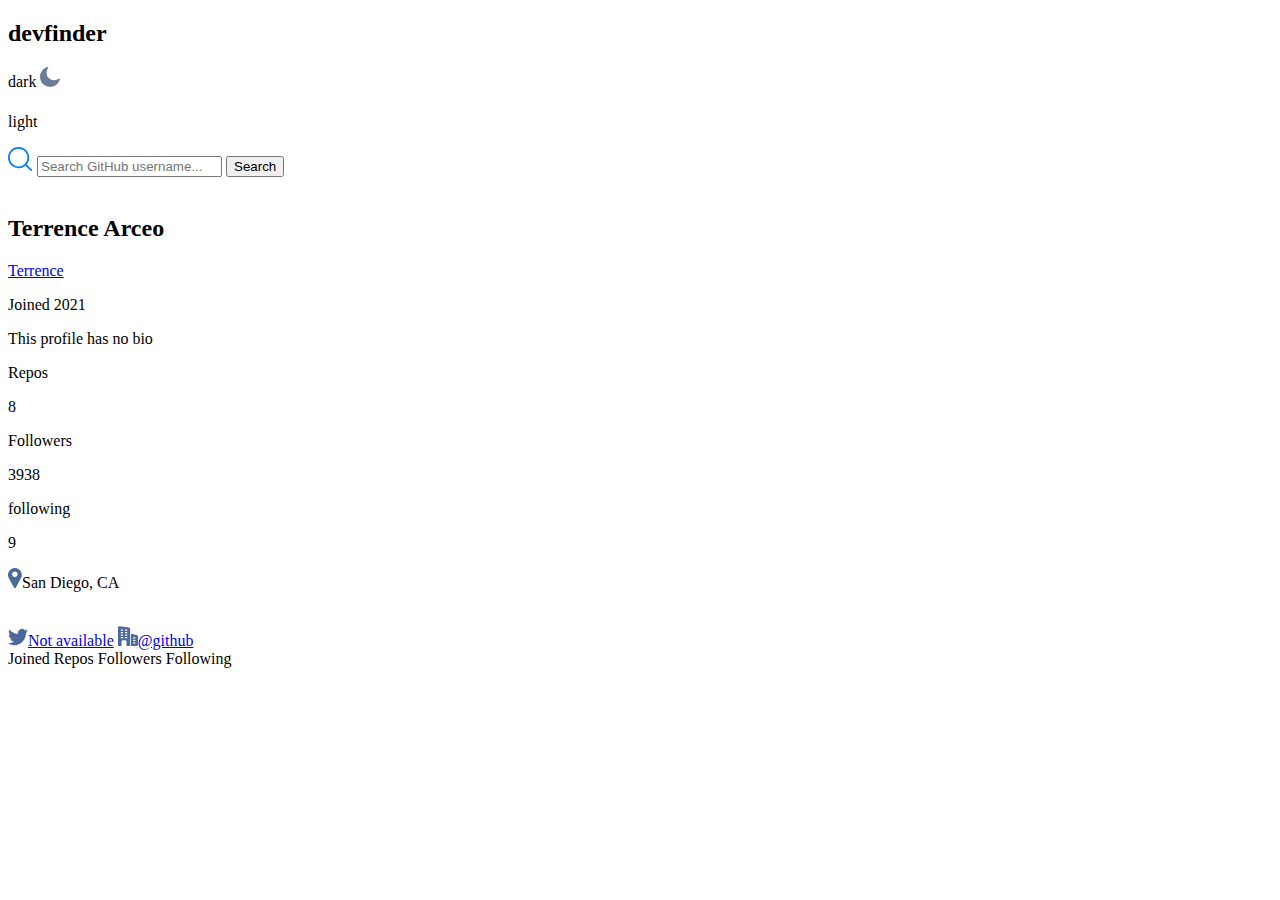
==== starter-code/index.html @ e2f4f495 "Added index.css, index.js files, and completed markup" ====
<!DOCTYPE html>
<html lang="en">
<head>
  <meta charset="UTF-8">
  <meta name="viewport" content="width=device-width, initial-scale=1.0">

  <link rel="icon" type="image/png" sizes="32x32" href="./assets/favicon-32x32.png">
  <link rel="stylesheet" href="index.css">
  <title>Frontend Mentor | GitHub user search app</title>
</head>
<body>
  <div id="github-info">
      
  </div>
  <div class="container">
    <h2>devfinder</h2>
    <div class="light-dark">
      <p class="moon">dark <img src="assets/icon-moon.svg" alt="moon"></p>
      <p class="light">light <img src="assets/icon-sun.svg" alt="sun"></p>
    </div>

    <form>
      <img src="assets/icon-search.svg" alt="magnifying glass">
      <input type="text" placeholder="Search GitHub username...">
      <button type="submit" class="btn">Search</button>
    </form>

    <div class="main-content">

      <img src="#" alt="">

      <div class="main-info">
        <div class="name-data">
          <h2>Terrence Arceo</h2>
          <a href="#">Terrence</a>
          <p>Joined <span class="date">2021</span></p>
        </div>

        <p class="bio">This profile has no bio</p>

        <div class="repos-follows">
          <div class="repos">
            <p>Repos</p>
            <p class="repo-num">8</p>
          </div>

          <div class="followers">
            <p>Followers</p>
            <p class="follower-num">3938</p>
          </div>

          <div class="following">
            <p>following</p>
            <p class="following-num">9</p>
          </div>
        </div>

        <div class="links">
          <div class="location-blog">
            <p class="location"><img src="assets/icon-location.svg" alt="pin">San Diego, CA</p>
            <a href="#"><img class=""></a>
          </div>
          <div class="twitter-company">
            <a href="#"><img src="assets/icon-twitter.svg" alt="twitter">Not available</a>
            <a href="#"><img src="assets/icon-company.svg" alt="building icon">@github</a>
          </div>
        </div>

      </div>

    </div>
  </div>

  Joined

  Repos
  Followers
  Following
  <script src="index.js"></script>
</body>
</html>
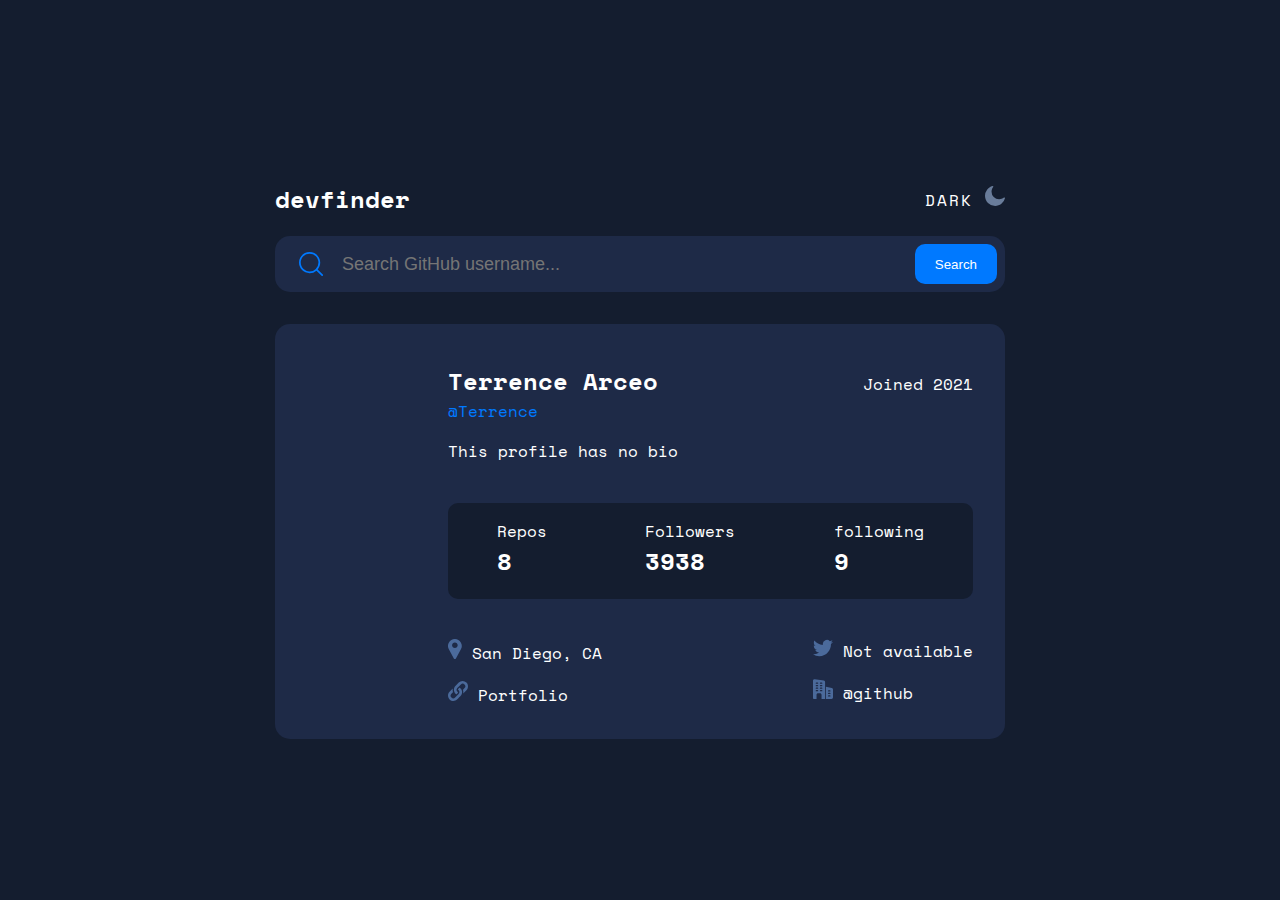
==== commit 2773f44b: "finished desktop layout for dark theme" ====
--- a/starter-code/index.html
+++ b/starter-code/index.html
@@ -3,20 +3,19 @@
 <head>
   <meta charset="UTF-8">
   <meta name="viewport" content="width=device-width, initial-scale=1.0">
-
   <link rel="icon" type="image/png" sizes="32x32" href="./assets/favicon-32x32.png">
   <link rel="stylesheet" href="index.css">
+  <link href="https://fonts.googleapis.com/css2?family=Space+Mono:wght@400;700&display=swap" rel="stylesheet">
   <title>Frontend Mentor | GitHub user search app</title>
 </head>
 <body>
-  <div id="github-info">
-      
-  </div>
   <div class="container">
-    <h2>devfinder</h2>
-    <div class="light-dark">
-      <p class="moon">dark <img src="assets/icon-moon.svg" alt="moon"></p>
-      <p class="light">light <img src="assets/icon-sun.svg" alt="sun"></p>
+    <div class="dev-title">
+      <h2 class="title">devfinder</h2>
+      <div class="light-dark">
+        <p class="moon">dark <img src="assets/icon-moon.svg" alt="moon"></p>
+        <p class="light" style="display: none;">light <img src="assets/icon-sun.svg" alt="sun"></p>
+      </div>
     </div>
 
     <form>
@@ -27,55 +26,53 @@
 
     <div class="main-content">
 
-      <img src="#" alt="">
+      <div id="avatar" class="avatar">
 
-      <div class="main-info">
-        <div class="name-data">
-          <h2>Terrence Arceo</h2>
-          <a href="#">Terrence</a>
-          <p>Joined <span class="date">2021</span></p>
+      </div>
+
+        
+      <div class="name-link">
+        <div class="name-membership">
+          <div class="name-group">
+            <h2 class="name">Terrence Arceo</h2>
+            <a href="#" class="name-tag">@Terrence</a>
+          </div>  
+          <p class="joined-date">Joined <span class="date">2021</span></p>
         </div>
-
         <p class="bio">This profile has no bio</p>
+      </div>
+        
 
         <div class="repos-follows">
           <div class="repos">
             <p>Repos</p>
-            <p class="repo-num">8</p>
+            <h2 class="repo-num">8</h2>
           </div>
 
           <div class="followers">
             <p>Followers</p>
-            <p class="follower-num">3938</p>
+            <h2 class="follower-num">3938</h2>
           </div>
 
           <div class="following">
             <p>following</p>
-            <p class="following-num">9</p>
+            <h2 class="following-num">9</h2>
           </div>
         </div>
 
         <div class="links">
           <div class="location-blog">
-            <p class="location"><img src="assets/icon-location.svg" alt="pin">San Diego, CA</p>
-            <a href="#"><img class=""></a>
+            <p class="location"><img src="assets/icon-location.svg" alt="pin" class="links-img">San Diego, CA</p>
+            <p class="personal-website"><a href="#"><img src="assets/icon-website.svg" alt="link icon" class="links-img">Portfolio</a></p>
           </div>
           <div class="twitter-company">
-            <a href="#"><img src="assets/icon-twitter.svg" alt="twitter">Not available</a>
-            <a href="#"><img src="assets/icon-company.svg" alt="building icon">@github</a>
+            <p class="twitter"><a href="#"><img src="assets/icon-twitter.svg" alt="twitter" class="links-img">Not available</a></p>
+            <p class="company"><a href="#"><img src="assets/icon-company.svg" alt="building icon" class="links-img">@github</a></p>
           </div>
         </div>
 
-      </div>
-
     </div>
   </div>
-
-  Joined
-
-  Repos
-  Followers
-  Following
   <script src="index.js"></script>
 </body>
 </html>--- a/starter-code/index.css
+++ b/starter-code/index.css
@@ -0,0 +1,167 @@
+*,
+*::before,
+*::after {
+    box-sizing: border-box;
+}
+
+html {
+    font-family: 'Space Mono', monospace;
+}
+
+body {
+    margin: 0;
+    padding: 0;
+    background-color: #141d2f;
+    color: #fff;
+    height: 100vh;
+    display: flex;
+}
+
+.container {
+    max-width: 730px;
+    margin: auto;
+}
+
+.light-dark {
+    text-transform: uppercase;
+    letter-spacing: 2px;
+}
+
+img {
+    max-width: 100%;
+}
+
+/*  layout  */
+
+.dev-title {
+    display: flex;
+    justify-content: space-between;
+    align-items: center;
+}
+
+.name {
+    margin-bottom: 0;
+    margin-top: 0;
+}
+
+.name-tag {
+    color: #0079ff;
+    text-decoration: none;
+}
+
+form {
+    font-family: 'Space Mono', monospace;
+    background: #1e2a47;
+    display: flex;
+    justify-content: space-between;
+    padding: .5em;
+    border-radius: 15px;
+    color: #fff;
+}
+
+form img {
+    padding: .5em 1em;
+}
+
+input {
+   width: 100%;
+   background: #1e2a47;
+   border: 0;
+   color: #fff;
+   font-size: 18px;
+}
+
+.btn {
+    background: #0079ff;
+    color: #fff;
+    border: 0;
+    padding: .5em 1.5em;
+    border-radius: 10px;
+}
+
+/*  main content  */
+
+.main-content {
+    background: #1e2a47;
+    margin-top: 2em;
+    padding: 2em;
+    border-radius: 15px;
+    display: grid;
+    grid-template-columns: 1fr minmax(150px, 260px) minmax(150px, 260px);
+    grid-template-rows: 1fr auto auto;
+    grid-template-areas: 
+        "image name name"
+        ". info info"
+        ". link link";
+    grid-gap: 1.5em;
+}
+
+.avatar {
+    width: 117px;
+    grid-area: image;
+    padding-right: em;
+}
+
+.avatar img {
+    border-radius: 50%;
+}
+
+.name-link { 
+    grid-area: name;
+    /* background-color: green; */
+}
+
+.name-membership {
+    display: flex;
+    justify-content: space-between;
+    align-items: baseline;
+}
+
+.joined-date { 
+    grid-area: name; 
+}
+
+.repos-follows {
+    grid-area: info;
+    display: flex;
+    justify-content: space-around;
+    background-color: #141d2f;
+    border-radius: 10px;
+}
+
+.repos-follows p {
+    margin-bottom: 0;
+}
+
+.repos-follows h2 {
+    margin-top: 0;
+}
+
+.links {
+    grid-area: link;
+    display: flex;
+    justify-content: space-between;
+}
+
+.links p {
+    margin-bottom: 0;
+}
+
+.links a {
+    color: #fff;
+    text-decoration: none;
+}
+.links-img {
+    margin-right: 10px;
+    color: #fff;
+}
+
+.location-blog,
+.twitter-company {
+    display: flex;
+    flex-direction: column;
+}
+
+.twitter-company a {
+    margin-top: 10px;
+}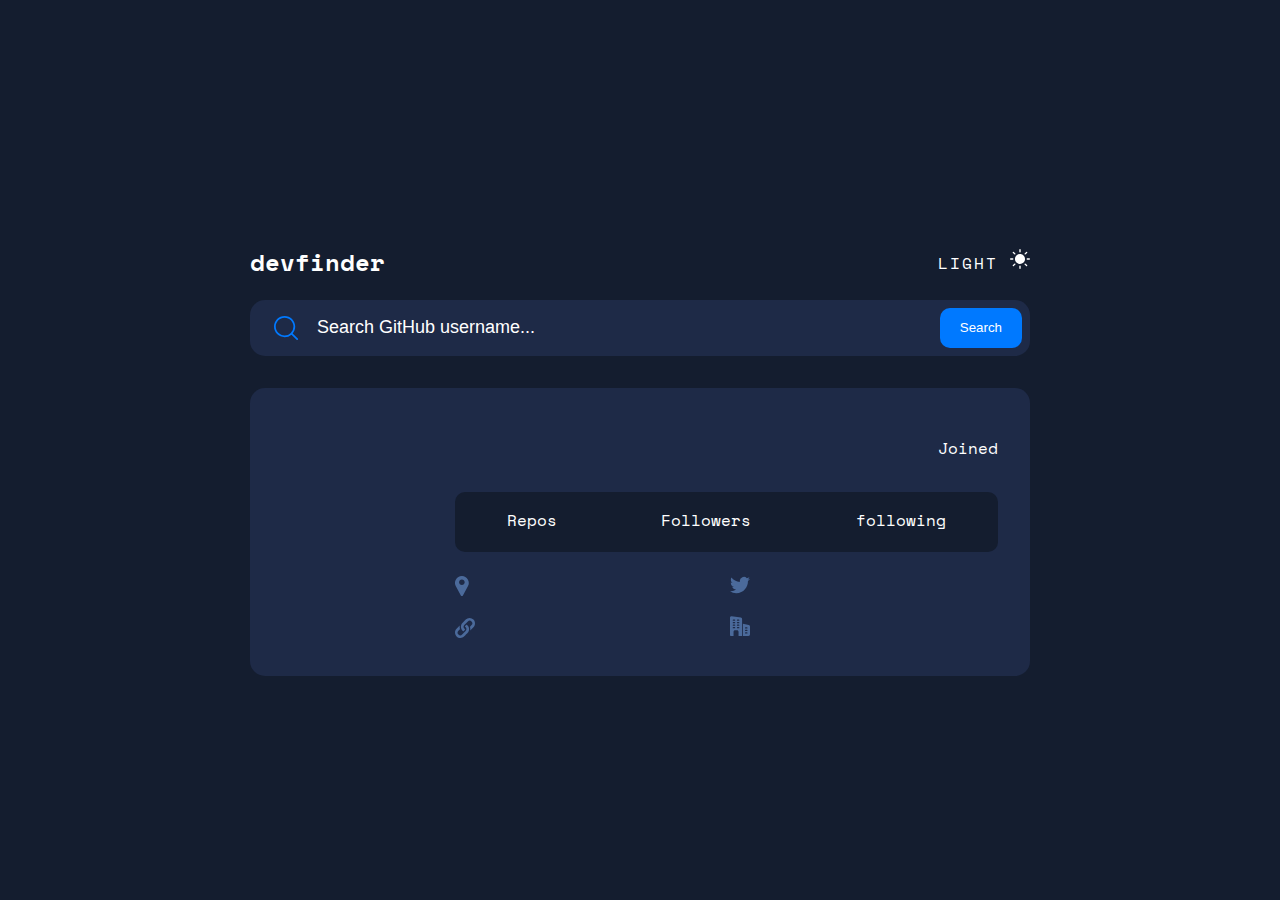
==== commit 92810fcc: "added fetch function to get users and added them on my layout" ====
--- a/starter-code/index.html
+++ b/starter-code/index.html
@@ -13,14 +13,14 @@
     <div class="dev-title">
       <h2 class="title">devfinder</h2>
       <div class="light-dark">
-        <p class="moon">dark <img src="assets/icon-moon.svg" alt="moon"></p>
-        <p class="light" style="display: none;">light <img src="assets/icon-sun.svg" alt="sun"></p>
+        <p class="moon" style="display: none;">dark <img src="assets/icon-moon.svg" alt="moon"></p>
+        <p class="light">light <img src="assets/icon-sun.svg" alt="sun"></p>
       </div>
     </div>
 
     <form>
       <img src="assets/icon-search.svg" alt="magnifying glass">
-      <input type="text" placeholder="Search GitHub username...">
+      <input type="text" value="Search GitHub username...">
       <button type="submit" class="btn">Search</button>
     </form>
 
@@ -29,46 +29,45 @@
       <div id="avatar" class="avatar">
 
       </div>
+      
+      
+      <div class="member">
+        <div class="member-info">
+          <h2 class="name" id="name"></h2>
+          <a href="#" class="name-tag" id="tag"></a>
+        </div>
+        <p class="date">Joined <span class="date-info" id="date-info"></span></p> 
+      </div>
+      
+      
+      
+      <p class="bio" id="bio"></p>
+
+      <div class="activity-info">
+        <div class="repos">
+          <p>Repos</p>
+          <h2 class="repo-num" id="repo-num"></h2>
+        </div>
+
+        <div class="followers">
+          <p>Followers</p>
+          <h2 class="follower-num" id="follower-num"></h2>
+        </div>
+
+        <div class="following">
+          <p>following</p>
+          <h2 class="following-num" id="following-num"></h2>
+        </div>
+      </div>
 
         
-      <div class="name-link">
-        <div class="name-membership">
-          <div class="name-group">
-            <h2 class="name">Terrence Arceo</h2>
-            <a href="#" class="name-tag">@Terrence</a>
-          </div>  
-          <p class="joined-date">Joined <span class="date">2021</span></p>
+        <div class="location-blog">
+          <p class="location" id="location"><img src="assets/icon-location.svg" alt="pin" class="links-img"></p>
+          <p class="personal-website" id="personal-website"><a href="#"><img src="assets/icon-website.svg" alt="link icon" class="links-img"></a></p>
         </div>
-        <p class="bio">This profile has no bio</p>
-      </div>
-        
-
-        <div class="repos-follows">
-          <div class="repos">
-            <p>Repos</p>
-            <h2 class="repo-num">8</h2>
-          </div>
-
-          <div class="followers">
-            <p>Followers</p>
-            <h2 class="follower-num">3938</h2>
-          </div>
-
-          <div class="following">
-            <p>following</p>
-            <h2 class="following-num">9</h2>
-          </div>
-        </div>
-
-        <div class="links">
-          <div class="location-blog">
-            <p class="location"><img src="assets/icon-location.svg" alt="pin" class="links-img">San Diego, CA</p>
-            <p class="personal-website"><a href="#"><img src="assets/icon-website.svg" alt="link icon" class="links-img">Portfolio</a></p>
-          </div>
-          <div class="twitter-company">
-            <p class="twitter"><a href="#"><img src="assets/icon-twitter.svg" alt="twitter" class="links-img">Not available</a></p>
-            <p class="company"><a href="#"><img src="assets/icon-company.svg" alt="building icon" class="links-img">@github</a></p>
-          </div>
+        <div class="twitter-company">
+          <p class="twitter"><a href="#" id="twitter"><img src="assets/icon-twitter.svg" alt="twitter" class="links-img"></a></p>
+          <p class="company"><a href="#" id="company"><img src="assets/icon-company.svg" alt="building icon" class="links-img"></a></p>
         </div>
 
     </div>
--- a/starter-code/index.css
+++ b/starter-code/index.css
@@ -6,6 +6,7 @@
 
 html {
     font-family: 'Space Mono', monospace;
+    font-size: 16px;
 }
 
 body {
@@ -18,8 +19,9 @@
 }
 
 .container {
-    max-width: 730px;
+    max-width: 780px;
     margin: auto;
+    width: 90%;
 }
 
 .light-dark {
@@ -31,22 +33,23 @@
     max-width: 100%;
 }
 
+a {
+    text-decoration: none;
+}
+
+
+/* ---------- */
+/* light theme */
+/* ---------- */
+
+
+
 /*  layout  */
 
 .dev-title {
     display: flex;
     justify-content: space-between;
     align-items: center;
-}
-
-.name {
-    margin-bottom: 0;
-    margin-top: 0;
-}
-
-.name-tag {
-    color: #0079ff;
-    text-decoration: none;
 }
 
 form {
@@ -84,44 +87,43 @@
 .main-content {
     background: #1e2a47;
     margin-top: 2em;
+    border-radius: 15px;
     padding: 2em;
-    border-radius: 15px;
+    grid-gap: .5em;
     display: grid;
-    grid-template-columns: 1fr minmax(150px, 260px) minmax(150px, 260px);
-    grid-template-rows: 1fr auto auto;
+    grid-template-columns: 35% auto;
     grid-template-areas: 
-        "image name name"
-        ". info info"
-        ". link link";
-    grid-gap: 1.5em;
+        "image name"
+        "bio bio"
+        "info info"
+        "footerone footerone"
+        "footertwo footertwo";
 }
 
 .avatar {
     width: 117px;
     grid-area: image;
-    padding-right: em;
 }
 
 .avatar img {
     border-radius: 50%;
 }
 
-.name-link { 
-    grid-area: name;
-    /* background-color: green; */
-}
-
-.name-membership {
-    display: flex;
-    justify-content: space-between;
-    align-items: baseline;
-}
-
-.joined-date { 
-    grid-area: name; 
-}
-
-.repos-follows {
+.member { grid-area: name;}
+
+
+.name {
+    margin-bottom: 0;
+    margin-top: 0;
+}
+
+.name-tag {
+    color: #0079ff;
+}
+
+.bio { grid-area: bio;}
+
+.activity-info {
     grid-area: info;
     display: flex;
     justify-content: space-around;
@@ -129,31 +131,16 @@
     border-radius: 10px;
 }
 
-.repos-follows p {
+.activity-info p {
     margin-bottom: 0;
 }
 
-.repos-follows h2 {
+.activity-info h2 {
     margin-top: 0;
 }
 
-.links {
-    grid-area: link;
-    display: flex;
-    justify-content: space-between;
-}
-
-.links p {
-    margin-bottom: 0;
-}
-
-.links a {
-    color: #fff;
-    text-decoration: none;
-}
 .links-img {
-    margin-right: 10px;
-    color: #fff;
+    margin-right: 1.2em;
 }
 
 .location-blog,
@@ -162,6 +149,63 @@
     flex-direction: column;
 }
 
+.location-blog { grid-area: footerone; }
+.twitter-company { grid-area: footertwo;}
+
+.location-blog a { color: #fff; }
+.twitter-company a { color: #fff; }
+
 .twitter-company a {
     margin-top: 10px;
+}
+
+.location,
+.personal-website,
+.company,
+.twitter {
+    margin-bottom: 0;
+}
+
+/* ------------------ */
+/*  Tablet layout  */
+/* ------------------ */
+
+
+@media (min-width: 560px) {
+    .main-content {
+        grid-template-columns: 30% auto auto;
+        grid-template-areas:
+            "image name name"
+            "bio bio bio"
+            "info info info"
+            "footerone . footertwo";
+    }
+}
+
+
+/* ------------------ */
+/*  desktop layout  */
+/* ------------------ */
+
+@media (min-width: 680px) {
+    .main-content {
+        grid-template-columns: 23% auto auto;
+        grid-template-areas: 
+            "image name name"
+            ". bio bio"
+            ". info info"
+            ". footerone footertwo";
+
+            align-items: flex-start;
+    }
+
+    .member {
+        display: flex;
+        justify-content: space-between;
+        align-items: baseline;
+    }
+
+    .bio {
+        margin-top: -45px;
+    }
 }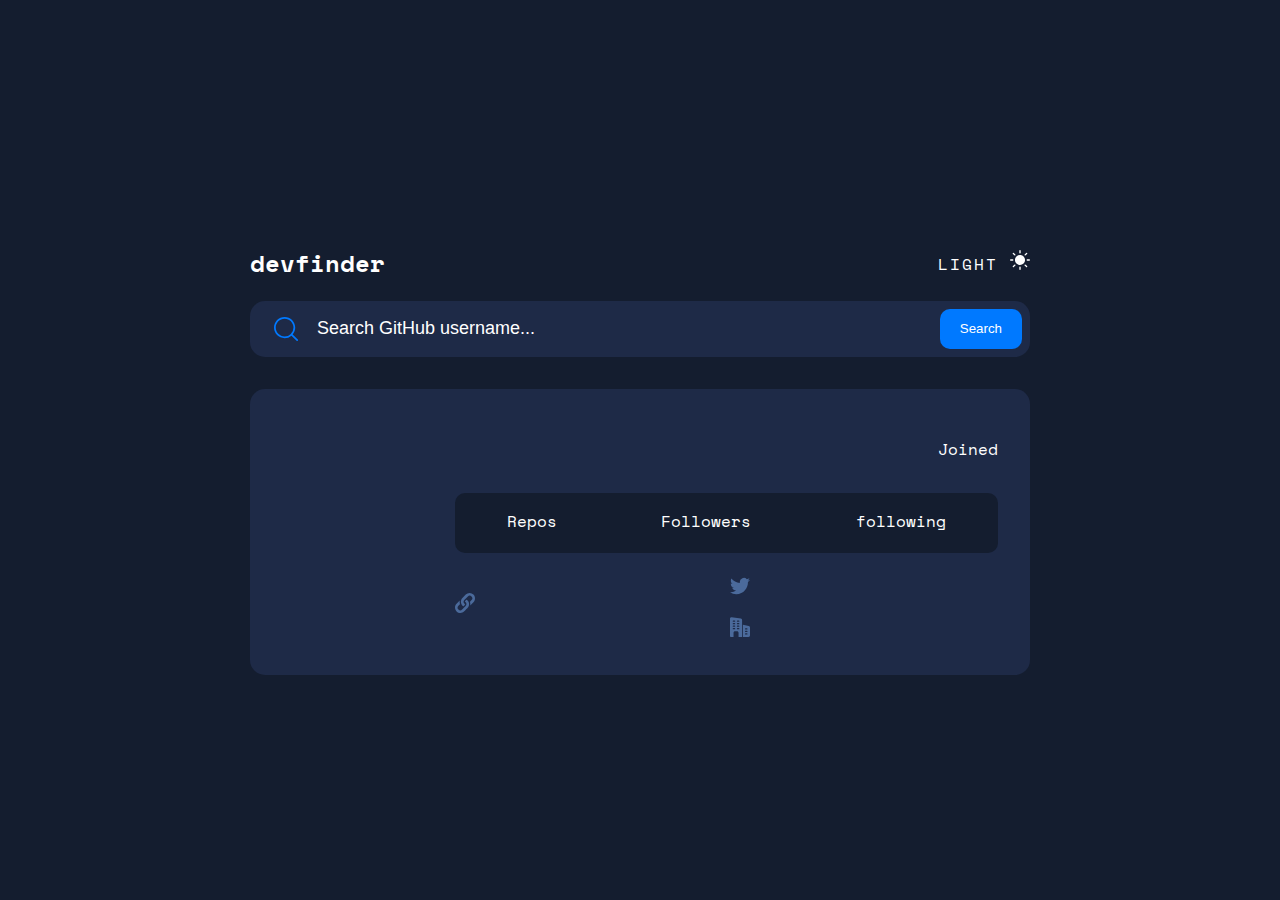
==== commit fa093b8e: "fixed @ tag, and bottom info icons" ====
--- a/starter-code/index.html
+++ b/starter-code/index.html
@@ -62,12 +62,12 @@
 
         
         <div class="location-blog">
-          <p class="location" id="location"><img src="assets/icon-location.svg" alt="pin" class="links-img"></p>
-          <p class="personal-website" id="personal-website"><a href="#"><img src="assets/icon-website.svg" alt="link icon" class="links-img"></a></p>
+          <p class="location" id="location"></p>
+          <p class="personal-website"><img src="assets/icon-website.svg" alt="link icon" class="links-img"><a href="#" id="personal-website"></a></p>
         </div>
         <div class="twitter-company">
-          <p class="twitter"><a href="#" id="twitter"><img src="assets/icon-twitter.svg" alt="twitter" class="links-img"></a></p>
-          <p class="company"><a href="#" id="company"><img src="assets/icon-company.svg" alt="building icon" class="links-img"></a></p>
+          <p class="twitter"><img src="assets/icon-twitter.svg" alt="twitter" class="links-img"><a href="#" id="twitter"></a></p>
+          <p class="company"><img src="assets/icon-company.svg" alt="building icon" class="links-img"><a href="#" id="company"></a></p>
         </div>
 
     </div>
--- a/starter-code/index.css
+++ b/starter-code/index.css
@@ -140,7 +140,7 @@
 }
 
 .links-img {
-    margin-right: 1.2em;
+    margin-right: .8em;
 }
 
 .location-blog,
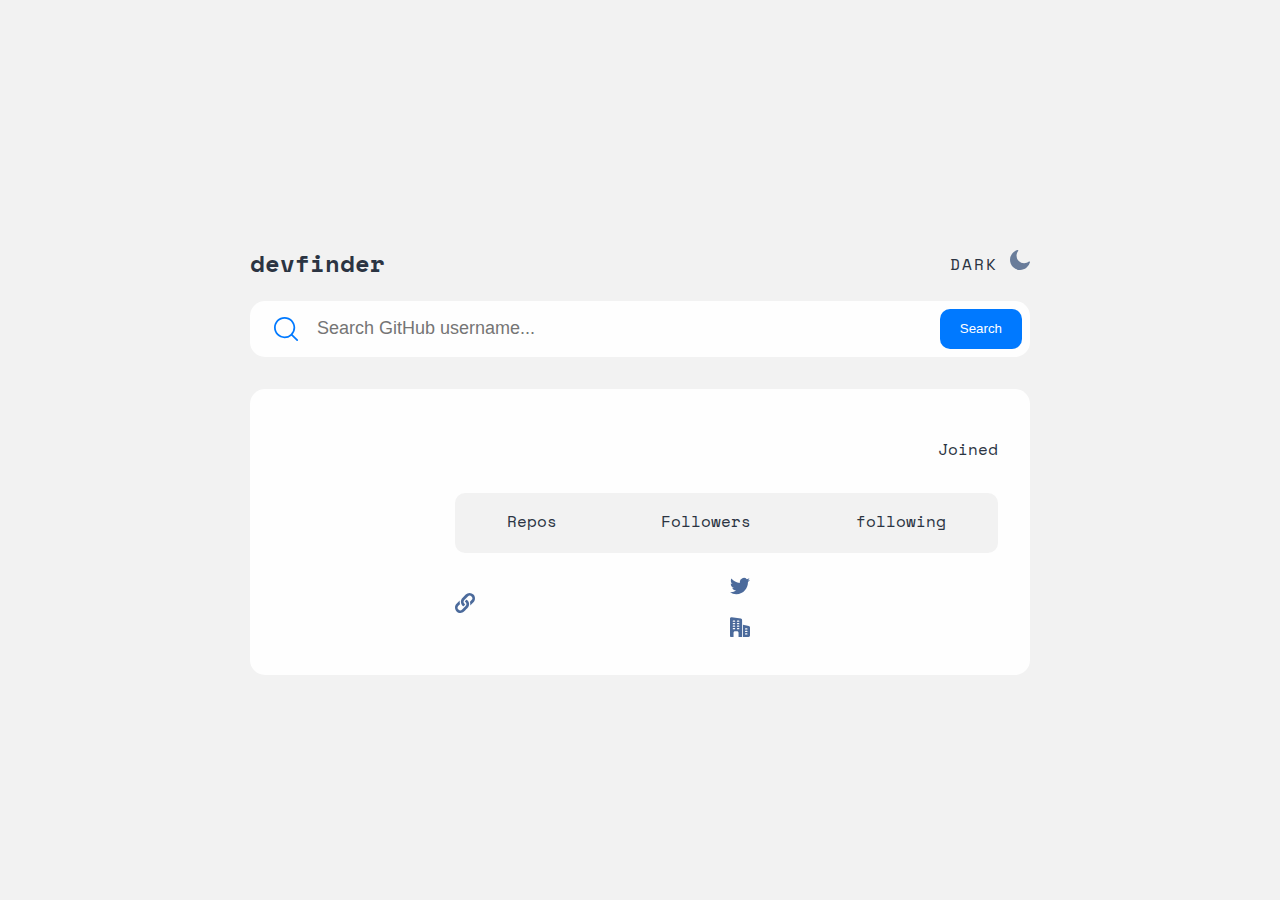
==== commit 05666524: "Changed the whole set up to light theme first" ====
--- a/starter-code/index.html
+++ b/starter-code/index.html
@@ -13,15 +13,15 @@
     <div class="dev-title">
       <h2 class="title">devfinder</h2>
       <div class="light-dark">
-        <p class="moon" style="display: none;">dark <img src="assets/icon-moon.svg" alt="moon"></p>
-        <p class="light">light <img src="assets/icon-sun.svg" alt="sun"></p>
+        <p class="moon">dark <img src="assets/icon-moon.svg" alt="moon"></p>
+        <p class="sun">light <img src="assets/icon-sun.svg" alt="sun"></p>
       </div>
     </div>
 
     <form>
       <img src="assets/icon-search.svg" alt="magnifying glass">
-      <input type="text" value="Search GitHub username...">
-      <button type="submit" class="btn">Search</button>
+      <input type="text" placeholder="Search GitHub username..." id="input">
+      <button type="submit" class="btn" id="search">Search</button>
     </form>
 
     <div class="main-content">
--- a/starter-code/index.css
+++ b/starter-code/index.css
@@ -12,8 +12,8 @@
 body {
     margin: 0;
     padding: 0;
-    background-color: #141d2f;
-    color: #fff;
+    background-color: #f2f2f2;
+    color: #2b3442;
     height: 100vh;
     display: flex;
 }
@@ -37,11 +37,7 @@
     text-decoration: none;
 }
 
-
-/* ---------- */
-/* light theme */
-/* ---------- */
-
+.sun { display: none; }
 
 
 /*  layout  */
@@ -54,7 +50,7 @@
 
 form {
     font-family: 'Space Mono', monospace;
-    background: #1e2a47;
+    background: #fefefe;
     display: flex;
     justify-content: space-between;
     padding: .5em;
@@ -68,7 +64,7 @@
 
 input {
    width: 100%;
-   background: #1e2a47;
+   background: #fefefe;
    border: 0;
    color: #fff;
    font-size: 18px;
@@ -85,7 +81,7 @@
 /*  main content  */
 
 .main-content {
-    background: #1e2a47;
+    background: #fefefe;
     margin-top: 2em;
     border-radius: 15px;
     padding: 2em;
@@ -127,7 +123,7 @@
     grid-area: info;
     display: flex;
     justify-content: space-around;
-    background-color: #141d2f;
+    background-color: #f2f2f2;
     border-radius: 10px;
 }
 
@@ -152,8 +148,8 @@
 .location-blog { grid-area: footerone; }
 .twitter-company { grid-area: footertwo;}
 
-.location-blog a { color: #fff; }
-.twitter-company a { color: #fff; }
+.location-blog a { color: #2b3442; }
+.twitter-company a { color: #2b3442; }
 
 .twitter-company a {
     margin-top: 10px;
@@ -183,6 +179,14 @@
 }
 
 
+/* ---------- */
+/* Dark theme */
+/* ---------- */
+
+.dark-bg {
+    background: #141d2f;
+}
+
 /* ------------------ */
 /*  desktop layout  */
 /* ------------------ */
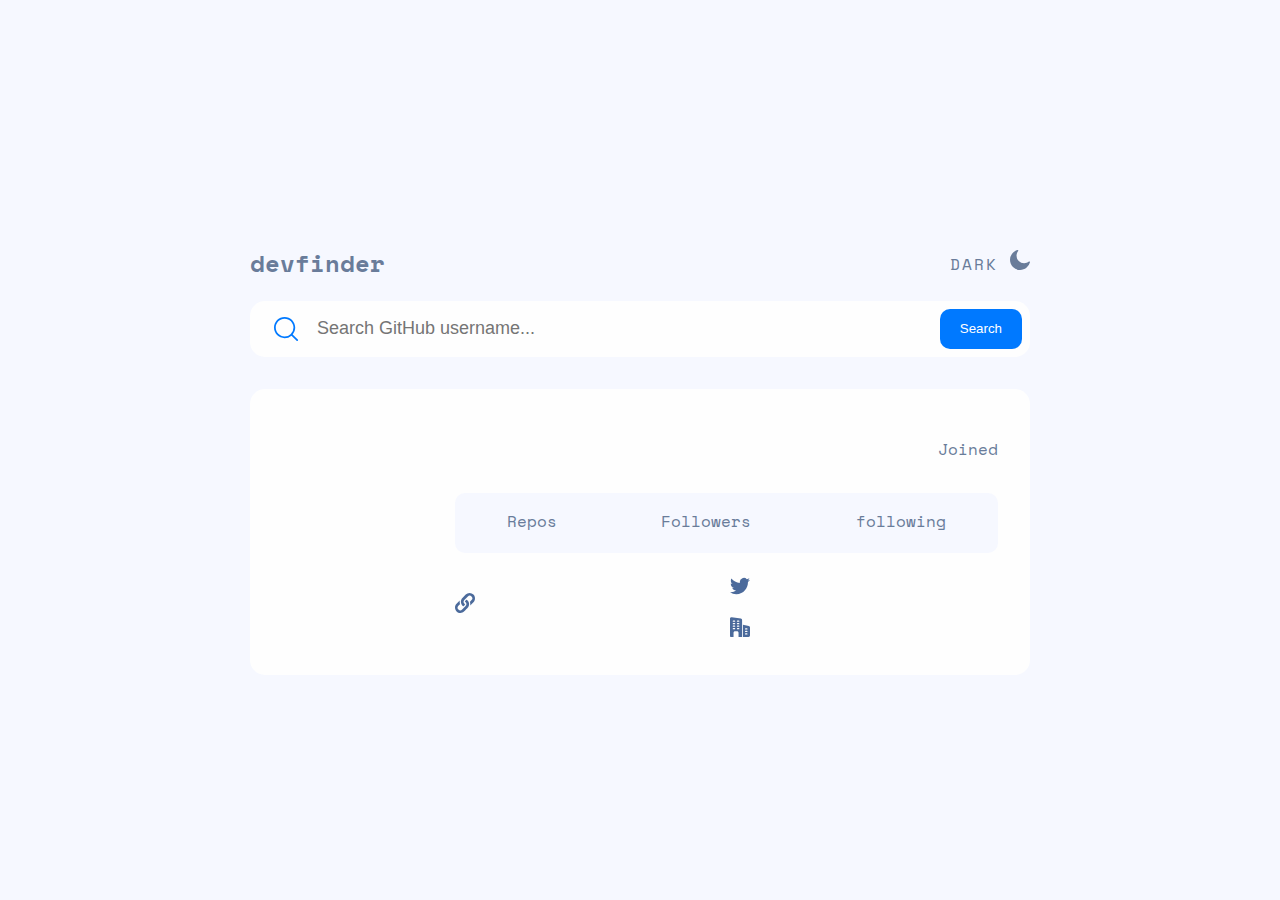
==== commit 69ff6d39: "Added variables  on the root for theme-changee when the button is being clicked" ====
--- a/starter-code/index.html
+++ b/starter-code/index.html
@@ -11,11 +11,14 @@
 <body>
   <div class="container">
     <div class="dev-title">
+
       <h2 class="title">devfinder</h2>
-      <div class="light-dark">
+
+      <div class="light-dark" id="light-dark">
         <p class="moon">dark <img src="assets/icon-moon.svg" alt="moon"></p>
         <p class="sun">light <img src="assets/icon-sun.svg" alt="sun"></p>
       </div>
+
     </div>
 
     <form>
--- a/starter-code/index.css
+++ b/starter-code/index.css
@@ -4,6 +4,12 @@
     box-sizing: border-box;
 }
 
+:root {
+    --clr-bg: #f6f8FF;
+    --clr-accent: #fefefe;
+    --font-clr: #697c9a;
+}
+
 html {
     font-family: 'Space Mono', monospace;
     font-size: 16px;
@@ -12,8 +18,8 @@
 body {
     margin: 0;
     padding: 0;
-    background-color: #f2f2f2;
-    color: #2b3442;
+    background-color: var(--clr-bg);
+    color: var(--font-clr);
     height: 100vh;
     display: flex;
 }
@@ -29,6 +35,10 @@
     letter-spacing: 2px;
 }
 
+.light-dark:hover {
+    cursor: pointer;
+}
+
 img {
     max-width: 100%;
 }
@@ -50,7 +60,7 @@
 
 form {
     font-family: 'Space Mono', monospace;
-    background: #fefefe;
+    background: var(--clr-accent);
     display: flex;
     justify-content: space-between;
     padding: .5em;
@@ -64,7 +74,7 @@
 
 input {
    width: 100%;
-   background: #fefefe;
+   background: var(--clr-accent);
    border: 0;
    color: #fff;
    font-size: 18px;
@@ -81,7 +91,7 @@
 /*  main content  */
 
 .main-content {
-    background: #fefefe;
+    background: var(--clr-accent);
     margin-top: 2em;
     border-radius: 15px;
     padding: 2em;
@@ -123,7 +133,7 @@
     grid-area: info;
     display: flex;
     justify-content: space-around;
-    background-color: #f2f2f2;
+    background-color: var(--clr-bg);
     border-radius: 10px;
 }
 
@@ -148,8 +158,8 @@
 .location-blog { grid-area: footerone; }
 .twitter-company { grid-area: footertwo;}
 
-.location-blog a { color: #2b3442; }
-.twitter-company a { color: #2b3442; }
+.location-blog a { color: var(--font-clr); }
+.twitter-company a { color: var(--font-clr); }
 
 .twitter-company a {
     margin-top: 10px;
@@ -183,10 +193,11 @@
 /* Dark theme */
 /* ---------- */
 
-.dark-bg {
-    background: #141d2f;
-}
-
+.dark-mode {
+    --clr-bg: #141d2f;
+    --clr-accent: #1e2a47;
+    --font-clr: #fff;
+}
 /* ------------------ */
 /*  desktop layout  */
 /* ------------------ */
